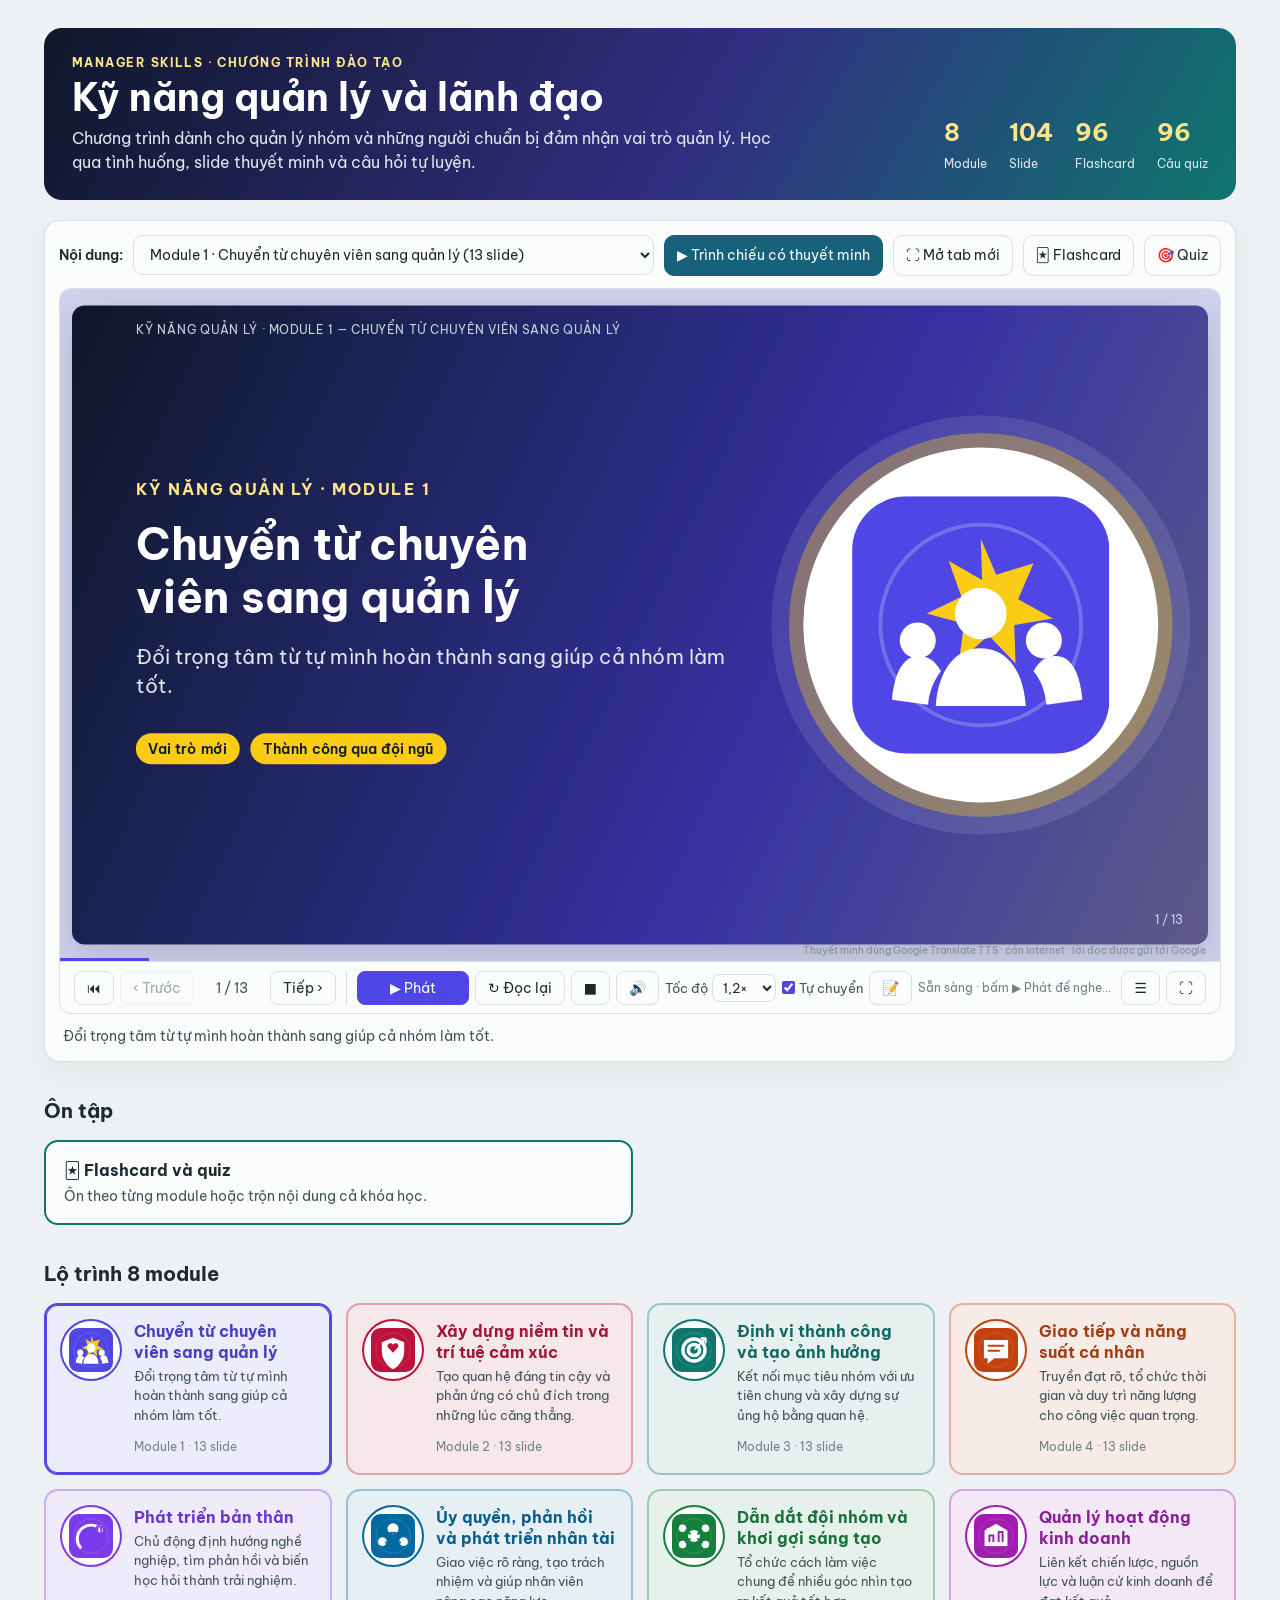
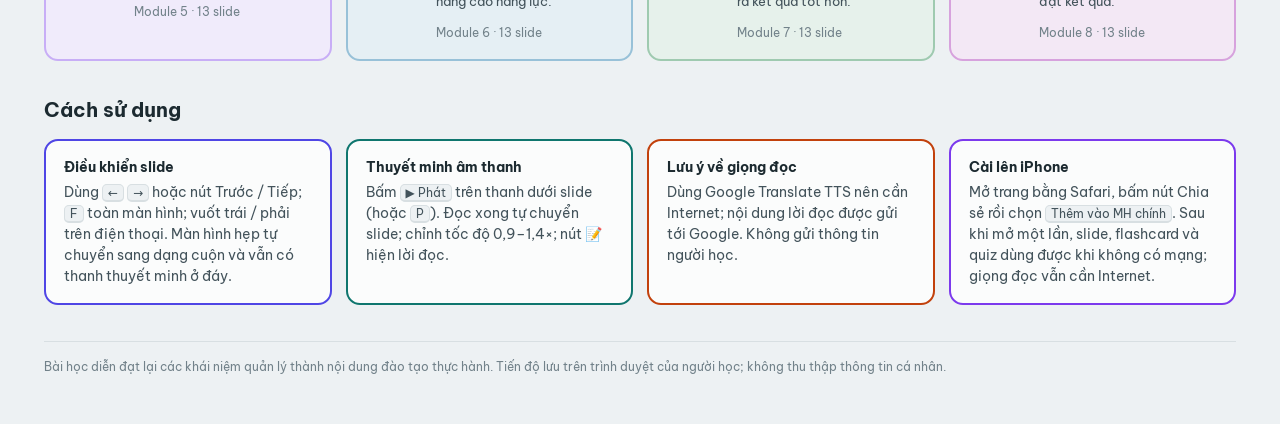
==== index.html @ a6e496bc "Create managers handbook training course" ====
<!doctype html>
<html lang="vi">
<head>
<meta charset="utf-8">
<meta name="viewport" content="width=device-width, initial-scale=1">
<title>Kỹ năng quản lý và lãnh đạo</title>
<meta name="description" content="Khóa học kỹ năng quản lý và lãnh đạo bằng tiếng Việt: 8 module, slide, thẻ ôn tập và câu hỏi tự kiểm tra.">
<link rel="icon" type="image/png" sizes="32x32" href="icons/favicon-32.png">
<link rel="icon" type="image/png" sizes="48x48" href="icons/favicon-48.png">
<link rel="apple-touch-icon" href="icons/apple-touch-icon.png">
<link rel="manifest" href="manifest.webmanifest">
<meta name="theme-color" content="#312e81">
<meta name="mobile-web-app-capable" content="yes">
<meta name="apple-mobile-web-app-capable" content="yes">
<meta name="apple-mobile-web-app-title" content="QL Lãnh đạo">
<meta name="apple-mobile-web-app-status-bar-style" content="default">
<meta property="og:title" content="Kỹ năng quản lý và lãnh đạo">
<meta property="og:description" content="Khoá học tiếng Việt: slide, flashcard và quiz.">
<meta property="og:image" content="https://binhfoodsafety.github.io/Managers_Handbook_Training/icons/icon-512.png">
<meta property="og:type" content="website">
<link rel="preconnect" href="https://fonts.googleapis.com">
<link rel="preconnect" href="https://fonts.gstatic.com" crossorigin>
<link href="https://fonts.googleapis.com/css2?family=Be+Vietnam+Pro:wght@400;600;700;800&display=swap" rel="stylesheet">
<style>
  :root {
    --bg: #edf1f3; --paper: #fbfcfc; --ink: #1c2a30; --ink-2: #43535b; --muted: #72828a; --line: #d8dfe2;
    --brand: #17627a; --brand-soft: #e1eff3; --warn: #b5651d;
    --font: "Be Vietnam Pro", "Segoe UI", system-ui, sans-serif;
  }
  @media (prefers-color-scheme: dark) {
    :root:not([data-theme="light"]) {
      --bg: #101518; --paper: #182024; --ink: #e4ebee; --ink-2: #b8c4ca; --muted: #8a979e; --line: #2c373c;
      --brand: #62bfd8; --brand-soft: #1b3038; --warn: #e0a060;
    }
  }
  :root[data-theme="dark"] {
    --bg: #101518; --paper: #182024; --ink: #e4ebee; --ink-2: #b8c4ca; --muted: #8a979e; --line: #2c373c;
    --brand: #62bfd8; --brand-soft: #1b3038; --warn: #e0a060;
  }
  * { box-sizing: border-box; }
  body { margin: 0; background: var(--bg); color: var(--ink); font-family: var(--font); line-height: 1.5; }
  .wrap { max-width: 1240px; margin: 0 auto; padding: 28px 24px 48px; }
  header { display: flex; align-items: flex-end; justify-content: space-between; gap: 16px; flex-wrap: wrap; margin-bottom: 20px; }
  .eyebrow { font-size: 12px; letter-spacing: .12em; text-transform: uppercase; color: var(--brand); font-weight: 700; }
  h1 { margin: 4px 0 6px; font-size: clamp(26px, 4vw, 38px); line-height: 1.15; }
  .lead { margin: 0; color: var(--ink-2); max-width: 720px; }
  .stats { display: flex; gap: 22px; }
  .stats b { display: block; font-size: 24px; color: var(--brand); font-variant-numeric: tabular-nums; }
  .stats span { font-size: 12px; color: var(--muted); }

  .viewer { background: var(--paper); border: 1px solid var(--line); border-radius: 16px; padding: 14px; box-shadow: 0 10px 30px rgba(0,0,0,.05); }
  .bar { display: flex; gap: 10px; align-items: center; flex-wrap: wrap; margin-bottom: 12px; }
  .bar label { font-weight: 600; font-size: 14px; }
  select, .btn { font: inherit; font-size: 14px; border: 1px solid var(--line); background: var(--paper); color: var(--ink); border-radius: 10px; padding: 9px 12px; min-height: 40px; }
  select { flex: 1; min-width: 220px; max-width: 560px; cursor: pointer; }
  .btn { cursor: pointer; text-decoration: none; display: inline-flex; align-items: center; gap: 6px; }
  .btn:hover { border-color: var(--brand); color: var(--brand); }
  .btn.primary { background: var(--brand); border-color: var(--brand); color: #fff; }
  .btn.primary:hover { color: #fff; filter: brightness(1.08); }
  .frame { position: relative; width: 100%; aspect-ratio: 16 / 10; border-radius: 12px; overflow: hidden; background: var(--bg); border: 1px solid var(--line); }
  .frame iframe { position: absolute; inset: 0; width: 100%; height: 100%; border: 0; }
  .desc { margin: 12px 4px 0; color: var(--ink-2); font-size: 14px; }

  h2 { font-size: 20px; margin: 34px 0 14px; }
  .modules { display: grid; grid-template-columns: repeat(4, minmax(0, 1fr)); gap: 14px; }
  .mod { text-align: left; font: inherit; color: inherit; background: var(--paper); border: 1px solid var(--line); border-radius: 14px; padding: 16px; cursor: pointer; display: grid; grid-template-columns: 34px 1fr; gap: 14px; transition: transform .15s, border-color .15s; }
  .mod:hover { transform: translateY(-2px); border-color: var(--brand); }
  .mod[aria-current="true"] { border-color: var(--brand); box-shadow: inset 0 0 0 1px var(--brand); }
  .mod .n { width: 34px; height: 34px; border-radius: 10px; display: grid; place-items: center; background: var(--brand-soft); color: var(--brand); font-weight: 800; }
  .mod h3 { margin: 0 0 4px; font-size: 16px; line-height: 1.3; }
  .mod p { margin: 0 0 8px; font-size: 13px; color: var(--ink-2); }
  .mod small { font-size: 12px; color: var(--muted); }

  .notes { display: grid; grid-template-columns: repeat(4, minmax(0, 1fr)); gap: 14px; }
  .note { background: var(--paper); border: 1px solid var(--line); border-radius: 14px; padding: 16px 18px; font-size: 14px; color: var(--ink-2); }
  .note b { color: var(--ink); display: block; margin-bottom: 4px; }
  kbd { font-family: inherit; font-size: 12px; border: 1px solid var(--line); border-bottom-width: 2px; border-radius: 5px; padding: 0 5px; background: var(--bg); }
  footer { margin-top: 36px; font-size: 12px; color: var(--muted); border-top: 1px solid var(--line); padding-top: 16px; }

  .tools { display: grid; grid-template-columns: 1fr 1fr; gap: 14px; }
  .tool { display: block; background: var(--paper); border: 2px solid #0f766e; border-radius: 14px; padding: 16px 18px; font-size: 14px; color: var(--ink-2); text-decoration: none; }
  .tool:hover { transform: translateY(-2px); }
  .tool b { display: block; font-size: 16px; color: var(--ink); margin-bottom: 4px; }
  @media (max-width: 900px) { .modules, .notes { grid-template-columns: 1fr 1fr; } }
  @media (max-width: 640px) {
    .wrap { padding: 18px 16px 36px; }
    .modules, .notes, .tools { grid-template-columns: 1fr; }
    .frame { aspect-ratio: auto; height: 72vh; }
    .bar { display: grid; grid-template-columns: repeat(3, minmax(0, 1fr)); gap: 8px; }
    .bar label, #playBtn { display: none; }
    /* Từ 16px trở lên iOS mới không tự phóng to khi chọn */
    select { grid-column: 1 / -1; min-width: 0; width: 100%; max-width: none; font-size: 16px; }
    .bar .btn { justify-content: center; padding: 9px 2px; font-size: 13px; white-space: nowrap; }
  }
  header { background: linear-gradient(120deg, #0f172a 0%, #312e81 55%, #0f766e 100%); color: #fff; padding: 26px 28px; border-radius: 18px; }
  header .eyebrow { color: #fde68a; } header h1 { color: #fff; } header .lead { color: #e2e8f0; }
  .stats b { color: #fde68a; } .stats span { color: #e2e8f0; }
  .mod { grid-template-columns: 58px 1fr; background: color-mix(in srgb, var(--c) 9%, var(--paper)); border: 2px solid color-mix(in srgb, var(--c) 40%, var(--paper)); }
  .mod:hover { border-color: var(--c); } .mod[aria-current="true"] { border-color: var(--c); box-shadow: inset 0 0 0 1px var(--c); }
  .mod .n { width: 58px; height: 58px; background: #fff; border-radius: 50%; padding: 7px; box-shadow: 0 0 0 2px var(--c); } .mod .n img { width: 100%; height: 100%; display: block; }
  .mod h3 { color: color-mix(in srgb, var(--c) 82%, var(--ink)); }
  .note { border-width: 2px; } .note:nth-child(1) { border-color: #4f46e5; } .note:nth-child(2) { border-color: #0f766e; } .note:nth-child(3) { border-color: #c2410c; } .note:nth-child(4) { border-color: #7c3aed; }
</style>
</head>
<body>
<div class="wrap">
  <header>
    <div>
      <div class="eyebrow">MANAGER SKILLS · CHƯƠNG TRÌNH ĐÀO TẠO</div>
      <h1>Kỹ năng quản lý và lãnh đạo</h1>
      <p class="lead">Chương trình dành cho quản lý nhóm và những người chuẩn bị đảm nhận vai trò quản lý. Học qua tình huống, slide thuyết minh và câu hỏi tự luyện.</p>
    </div>
    <div class="stats"><div><b>8</b><span>Module</span></div><div><b id="totalSlides">104</b><span>Slide</span></div><div><b>96</b><span>Flashcard</span></div><div><b>96</b><span>Câu quiz</span></div></div>
  </header>

  <section class="viewer" aria-label="Xem slide">
    <div class="bar">
      <label for="moduleSelect">Nội dung:</label>
      <select id="moduleSelect"></select>
      <button class="btn primary" id="playBtn" type="button" title="Phát thuyết minh từ slide đầu, tự chuyển slide">▶ Trình chiếu có thuyết minh</button>
      <a class="btn" id="openBtn" href="#" target="_blank" rel="noopener" title="Mở trong tab mới để trình chiếu toàn màn hình">⛶ Mở tab mới</a>
      <a class="btn" id="fcBtn" href="on-tap.html" title="Ôn module này bằng thẻ lật">🃏 Flashcard</a>
      <a class="btn" id="quizBtn" href="on-tap.html" title="Tự kiểm tra module này">🎯 Quiz</a>
    </div>
    <div class="frame"><iframe id="deckFrame" title="Slide Kỹ năng quản lý và lãnh đạo" allow="fullscreen; autoplay"></iframe></div>
    <p class="desc" id="moduleDesc"></p>
  </section>

  <h2>Ôn tập</h2>
  <div class="tools"><a class="tool" href="on-tap.html"><b>🃏 Flashcard và quiz</b>Ôn theo từng module hoặc trộn nội dung cả khóa học.</a></div>

  <h2>Lộ trình 8 module</h2>
  <div class="modules" id="moduleList"></div>

  <h2>Cách sử dụng</h2>
  <div class="notes">
    <div class="note"><b>Điều khiển slide</b>Dùng <kbd>←</kbd> <kbd>→</kbd> hoặc nút Trước / Tiếp; <kbd>F</kbd> toàn màn hình; vuốt trái / phải trên điện thoại. Màn hình hẹp tự chuyển sang dạng cuộn và vẫn có thanh thuyết minh ở đáy.</div>
    <div class="note"><b>Thuyết minh âm thanh</b>Bấm <kbd>▶ Phát</kbd> trên thanh dưới slide (hoặc <kbd>P</kbd>). Đọc xong tự chuyển slide; chỉnh tốc độ 0,9–1,4×; nút 📝 hiện lời đọc.</div>
    <div class="note"><b>Lưu ý về giọng đọc</b>Dùng Google Translate TTS nên cần Internet; nội dung lời đọc được gửi tới Google. Không gửi thông tin người học.</div>
    <div class="note"><b>Cài lên iPhone</b>Mở trang bằng Safari, bấm nút Chia sẻ rồi chọn <kbd>Thêm vào MH chính</kbd>. Sau khi mở một lần, slide, flashcard và quiz dùng được khi không có mạng; giọng đọc vẫn cần Internet.</div>
  </div>

  <footer>Bài học diễn đạt lại các khái niệm quản lý thành nội dung đào tạo thực hành. Tiến độ lưu trên trình duyệt của người học; không thu thập thông tin cá nhân.</footer>
</div>

<script>
  var MODULES = [

    {
        "file": "slides/01-chuyen-vai-tro.html",
        "title": "Chuyển từ chuyên viên sang quản lý",
        "desc": "Đổi trọng tâm từ tự mình hoàn thành sang giúp cả nhóm làm tốt.",
        "slides": 13,
        "color": "#4f46e5",
        "art": "slides/art/m1.svg"
    },
    {
        "file": "slides/02-niem-tin-cam-xuc.html",
        "title": "Xây dựng niềm tin và trí tuệ cảm xúc",
        "desc": "Tạo quan hệ đáng tin cậy và phản ứng có chủ đích trong những lúc căng thẳng.",
        "slides": 13,
        "color": "#be123c",
        "art": "slides/art/m2.svg"
    },
    {
        "file": "slides/03-chien-luoc-anh-huong.html",
        "title": "Định vị thành công và tạo ảnh hưởng",
        "desc": "Kết nối mục tiêu nhóm với ưu tiên chung và xây dựng sự ủng hộ bằng quan hệ.",
        "slides": 13,
        "color": "#0f766e",
        "art": "slides/art/m3.svg"
    },
    {
        "file": "slides/04-giao-tiep-nang-suat.html",
        "title": "Giao tiếp và năng suất cá nhân",
        "desc": "Truyền đạt rõ, tổ chức thời gian và duy trì năng lượng cho công việc quan trọng.",
        "slides": 13,
        "color": "#c2410c",
        "art": "slides/art/m4.svg"
    },
    {
        "file": "slides/05-phat-trien-ban-than.html",
        "title": "Phát triển bản thân",
        "desc": "Chủ động định hướng nghề nghiệp, tìm phản hồi và biến học hỏi thành trải nghiệm.",
        "slides": 13,
        "color": "#7c3aed",
        "art": "slides/art/m5.svg"
    },
    {
        "file": "slides/06-uy-quyen-phan-hoi.html",
        "title": "Ủy quyền, phản hồi và phát triển nhân tài",
        "desc": "Giao việc rõ ràng, tạo trách nhiệm và giúp nhân viên nâng cao năng lực.",
        "slides": 13,
        "color": "#0369a1",
        "art": "slides/art/m6.svg"
    },
    {
        "file": "slides/07-doi-nhom-sang-tao.html",
        "title": "Dẫn dắt đội nhóm và khơi gợi sáng tạo",
        "desc": "Tổ chức cách làm việc chung để nhiều góc nhìn tạo ra kết quả tốt hơn.",
        "slides": 13,
        "color": "#15803d",
        "art": "slides/art/m7.svg"
    },
    {
        "file": "slides/08-quan-ly-kinh-doanh.html",
        "title": "Quản lý hoạt động kinh doanh",
        "desc": "Liên kết chiến lược, nguồn lực và luận cứ kinh doanh để đạt kết quả.",
        "slides": 13,
        "color": "#a21caf",
        "art": "slides/art/m8.svg"
    }

  ];

  var sel = document.getElementById('moduleSelect');
  var frame = document.getElementById('deckFrame');
  var openBtn = document.getElementById('openBtn');
  var descEl = document.getElementById('moduleDesc');
  var list = document.getElementById('moduleList');

  function theme() {
    var forced = document.documentElement.getAttribute('data-theme');
    if (forced) return forced;
    return window.matchMedia && matchMedia('(prefers-color-scheme: dark)').matches ? 'dark' : 'light';
  }

  MODULES.forEach(function (m, i) {
    var o = document.createElement('option');
    o.value = i;
    o.textContent = 'Module ' + (i + 1) + ' · ' + m.title + ' (' + m.slides + ' slide)';
    sel.appendChild(o);

    var b = document.createElement('button');
    b.type = 'button';
    b.className = 'mod';
    b.style.setProperty('--c', m.color);
    b.innerHTML = '<span class="n"><img src="' + m.art + '" alt=""></span><span><h3></h3><p></p><small>Module ' + (i + 1) + ' · ' + m.slides + ' slide</small></span>';
    b.querySelector('h3').textContent = m.title;
    b.querySelector('p').textContent = m.desc;
    b.addEventListener('click', function () { select(i); document.querySelector('.viewer').scrollIntoView({ behavior: 'smooth' }); });
    list.appendChild(b);
  });
  document.getElementById('totalSlides').textContent = MODULES.reduce(function (s, m) { return s + m.slides; }, 0);

  function select(i) {
    var m = MODULES[i];
    sel.value = i;
    frame.src = m.file + '?theme=' + theme();
    openBtn.href = m.file;
    document.getElementById('fcBtn').href = 'on-tap.html#m' + (i + 1);
    document.getElementById('quizBtn').href = 'on-tap.html#m' + (i + 1) + '-quiz';
    descEl.textContent = m.desc;
    Array.prototype.forEach.call(list.children, function (b, k) { b.setAttribute('aria-current', String(k === i)); });
    try { localStorage.setItem('mh_module', i); } catch (e) {}
    if (history.replaceState) history.replaceState(null, '', '#m' + (i + 1));
  }

  sel.addEventListener('change', function () { select(Number(sel.value)); });
  document.getElementById('playBtn').addEventListener('click', function () {
    try { frame.contentWindow.postMessage({ type: 'pt-play' }, location.origin); } catch (e) {}
    frame.focus();
  });

  var fromHash = /^#m(\d)/.exec(location.hash);
  var saved = null;
  try { saved = localStorage.getItem('mh_module'); } catch (e) {}
  var startIdx = fromHash ? Number(fromHash[1]) - 1 : (saved !== null ? Number(saved) : 0);
  select(startIdx >= 0 && startIdx < MODULES.length ? startIdx : 0);
</script>
<script src="pwa.js"></script>
</body>
</html>
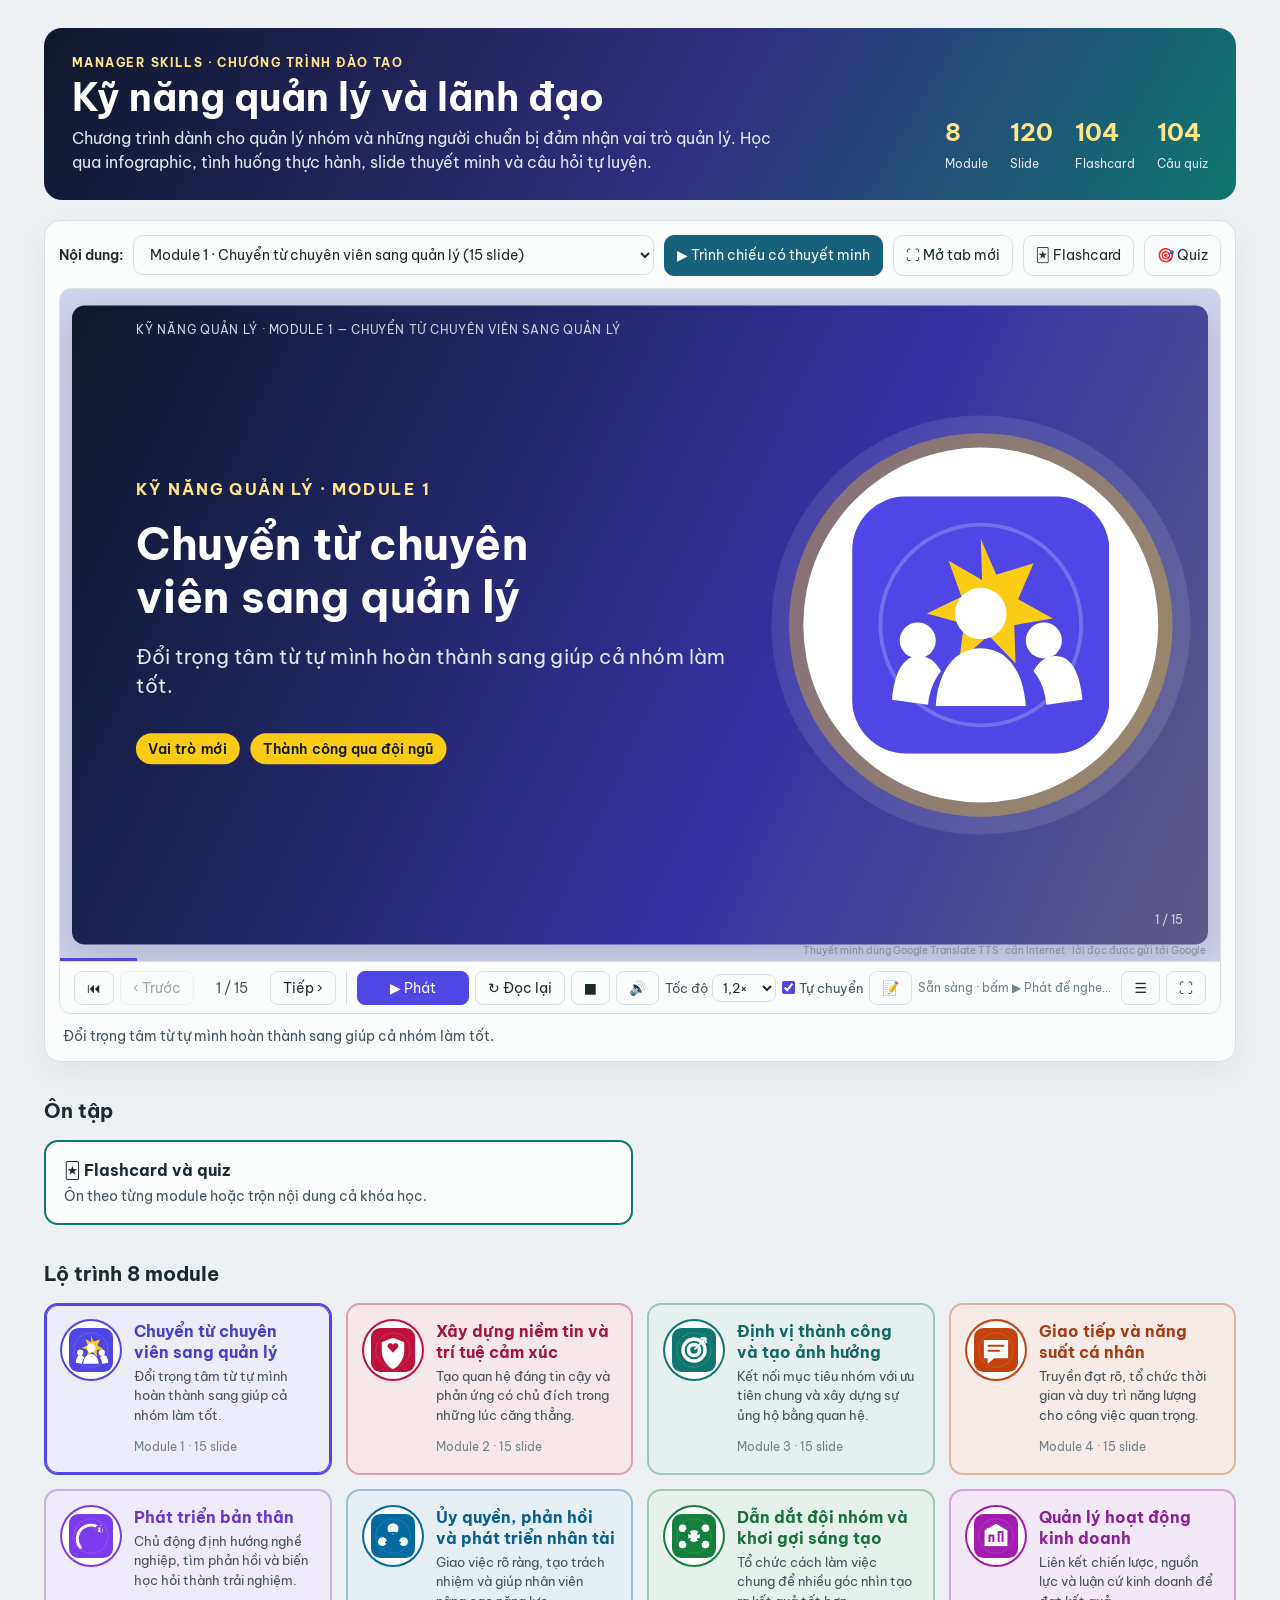
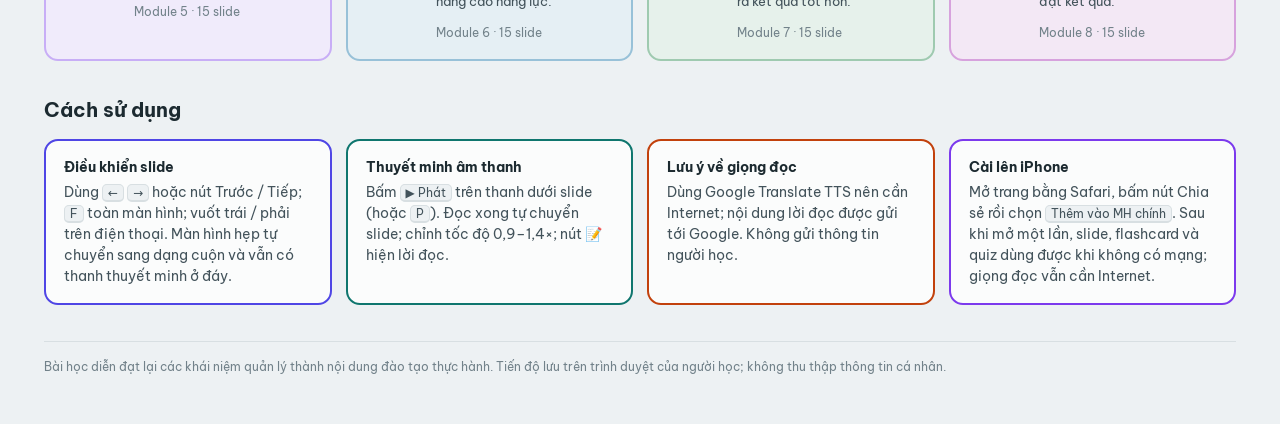
==== commit 3df649d6: "Expand manager training with visuals and scenarios" ====
--- a/index.html
+++ b/index.html
@@ -108,9 +108,9 @@
     <div>
       <div class="eyebrow">MANAGER SKILLS · CHƯƠNG TRÌNH ĐÀO TẠO</div>
       <h1>Kỹ năng quản lý và lãnh đạo</h1>
-      <p class="lead">Chương trình dành cho quản lý nhóm và những người chuẩn bị đảm nhận vai trò quản lý. Học qua tình huống, slide thuyết minh và câu hỏi tự luyện.</p>
+      <p class="lead">Chương trình dành cho quản lý nhóm và những người chuẩn bị đảm nhận vai trò quản lý. Học qua infographic, tình huống thực hành, slide thuyết minh và câu hỏi tự luyện.</p>
     </div>
-    <div class="stats"><div><b>8</b><span>Module</span></div><div><b id="totalSlides">104</b><span>Slide</span></div><div><b>96</b><span>Flashcard</span></div><div><b>96</b><span>Câu quiz</span></div></div>
+    <div class="stats"><div><b>8</b><span>Module</span></div><div><b id="totalSlides">120</b><span>Slide</span></div><div><b>104</b><span>Flashcard</span></div><div><b>104</b><span>Câu quiz</span></div></div>
   </header>
 
   <section class="viewer" aria-label="Xem slide">
@@ -150,7 +150,7 @@
         "file": "slides/01-chuyen-vai-tro.html",
         "title": "Chuyển từ chuyên viên sang quản lý",
         "desc": "Đổi trọng tâm từ tự mình hoàn thành sang giúp cả nhóm làm tốt.",
-        "slides": 13,
+        "slides": 15,
         "color": "#4f46e5",
         "art": "slides/art/m1.svg"
     },
@@ -158,7 +158,7 @@
         "file": "slides/02-niem-tin-cam-xuc.html",
         "title": "Xây dựng niềm tin và trí tuệ cảm xúc",
         "desc": "Tạo quan hệ đáng tin cậy và phản ứng có chủ đích trong những lúc căng thẳng.",
-        "slides": 13,
+        "slides": 15,
         "color": "#be123c",
         "art": "slides/art/m2.svg"
     },
@@ -166,7 +166,7 @@
         "file": "slides/03-chien-luoc-anh-huong.html",
         "title": "Định vị thành công và tạo ảnh hưởng",
         "desc": "Kết nối mục tiêu nhóm với ưu tiên chung và xây dựng sự ủng hộ bằng quan hệ.",
-        "slides": 13,
+        "slides": 15,
         "color": "#0f766e",
         "art": "slides/art/m3.svg"
     },
@@ -174,7 +174,7 @@
         "file": "slides/04-giao-tiep-nang-suat.html",
         "title": "Giao tiếp và năng suất cá nhân",
         "desc": "Truyền đạt rõ, tổ chức thời gian và duy trì năng lượng cho công việc quan trọng.",
-        "slides": 13,
+        "slides": 15,
         "color": "#c2410c",
         "art": "slides/art/m4.svg"
     },
@@ -182,7 +182,7 @@
         "file": "slides/05-phat-trien-ban-than.html",
         "title": "Phát triển bản thân",
         "desc": "Chủ động định hướng nghề nghiệp, tìm phản hồi và biến học hỏi thành trải nghiệm.",
-        "slides": 13,
+        "slides": 15,
         "color": "#7c3aed",
         "art": "slides/art/m5.svg"
     },
@@ -190,7 +190,7 @@
         "file": "slides/06-uy-quyen-phan-hoi.html",
         "title": "Ủy quyền, phản hồi và phát triển nhân tài",
         "desc": "Giao việc rõ ràng, tạo trách nhiệm và giúp nhân viên nâng cao năng lực.",
-        "slides": 13,
+        "slides": 15,
         "color": "#0369a1",
         "art": "slides/art/m6.svg"
     },
@@ -198,7 +198,7 @@
         "file": "slides/07-doi-nhom-sang-tao.html",
         "title": "Dẫn dắt đội nhóm và khơi gợi sáng tạo",
         "desc": "Tổ chức cách làm việc chung để nhiều góc nhìn tạo ra kết quả tốt hơn.",
-        "slides": 13,
+        "slides": 15,
         "color": "#15803d",
         "art": "slides/art/m7.svg"
     },
@@ -206,7 +206,7 @@
         "file": "slides/08-quan-ly-kinh-doanh.html",
         "title": "Quản lý hoạt động kinh doanh",
         "desc": "Liên kết chiến lược, nguồn lực và luận cứ kinh doanh để đạt kết quả.",
-        "slides": 13,
+        "slides": 15,
         "color": "#a21caf",
         "art": "slides/art/m8.svg"
     }
